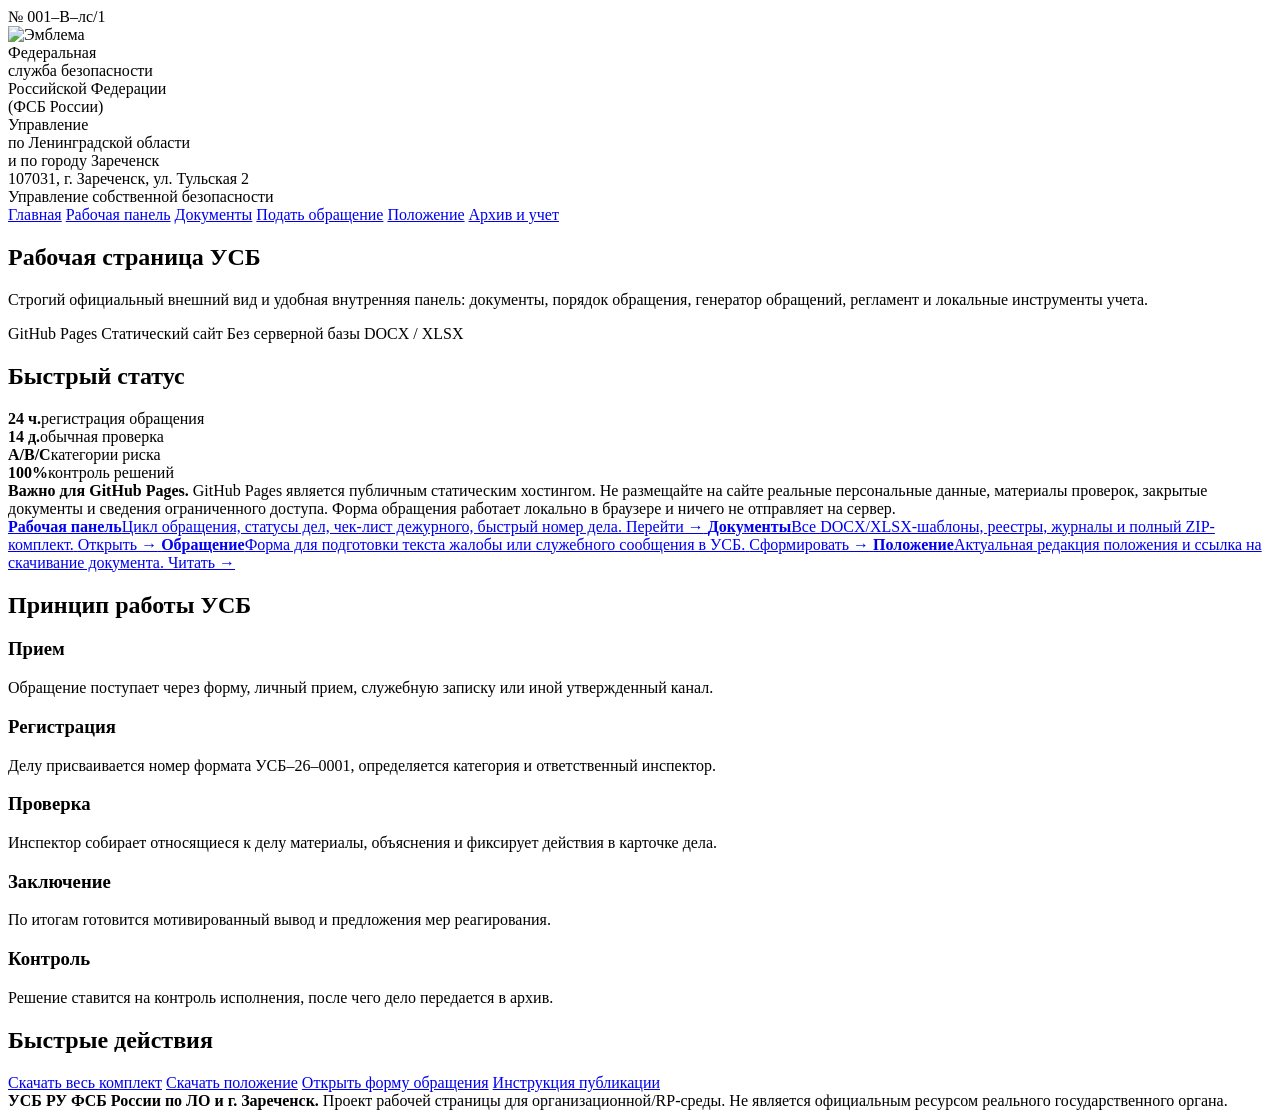
==== index.html @ eee67173 "Create index.html" ====
<!doctype html>
<html lang="ru">
<head>
  <meta charset="utf-8">
  <meta name="viewport" content="width=device-width, initial-scale=1">
  <title>УСБ РУ ФСБ | Рабочая страница</title>
  <link rel="stylesheet" href="assets/css/style.css">
</head>
<body>
  <div class="page">
    <header class="official-head">
      <div class="doc-number">№ 001–В–лс/1</div>
      <div class="org-block">
        <img src="assets/img/emblem.png" alt="Эмблема">
        <div class="org-title">Федеральная<br>служба безопасности<br>Российской Федерации<br>(ФСБ России)</div>
        <div class="org-subtitle">Управление<br>по Ленинградской области<br>и по городу Зареченск</div>
        <div class="org-address">107031, г. Зареченск, ул. Тульская 2</div>
        <div class="org-dept">Управление собственной безопасности</div>
      </div>
    </header>

    <nav class="top-nav" aria-label="Основная навигация">
      <a href="index.html">Главная</a>
      <a href="workflow.html">Рабочая панель</a>
      <a href="documents.html">Документы</a>
      <a href="appeal.html">Подать обращение</a>
      <a href="regulation.html">Положение</a>
      <a href="archive.html">Архив и учет</a>
    </nav>

    <main>
      <section class="hero">
        <div class="hero-card">
          <h1>Рабочая страница УСБ</h1>
          <p>Строгий официальный внешний вид и удобная внутренняя панель: документы, порядок обращения, генератор обращений, регламент и локальные инструменты учета.</p>
          <div class="badges">
            <span class="badge ok">GitHub Pages</span>
            <span class="badge">Статический сайт</span>
            <span class="badge">Без серверной базы</span>
            <span class="badge">DOCX / XLSX</span>
          </div>
        </div>
        <aside class="status-card">
          <h2>Быстрый статус</h2>
          <div class="kpi-row" style="grid-template-columns:1fr 1fr;">
            <div class="kpi"><b>24 ч.</b><span>регистрация обращения</span></div>
            <div class="kpi"><b>14 д.</b><span>обычная проверка</span></div>
            <div class="kpi"><b>А/B/C</b><span>категории риска</span></div>
            <div class="kpi"><b>100%</b><span>контроль решений</span></div>
          </div>
        </aside>
      </section>

      <section class="notice danger">
        <strong>Важно для GitHub Pages.</strong>
        GitHub Pages является публичным статическим хостингом. Не размещайте на сайте реальные персональные данные, материалы проверок, закрытые документы и сведения ограниченного доступа. Форма обращения работает локально в браузере и ничего не отправляет на сервер.
      </section>

      <section class="grid" aria-label="Основные разделы">
        <a class="card" href="workflow.html">
          <span><strong>Рабочая панель</strong>Цикл обращения, статусы дел, чек-лист дежурного, быстрый номер дела.</span>
          <span class="arrow">Перейти →</span>
        </a>
        <a class="card" href="documents.html">
          <span><strong>Документы</strong>Все DOCX/XLSX-шаблоны, реестры, журналы и полный ZIP-комплект.</span>
          <span class="arrow">Открыть →</span>
        </a>
        <a class="card" href="appeal.html">
          <span><strong>Обращение</strong>Форма для подготовки текста жалобы или служебного сообщения в УСБ.</span>
          <span class="arrow">Сформировать →</span>
        </a>
        <a class="card" href="regulation.html">
          <span><strong>Положение</strong>Актуальная редакция положения и ссылка на скачивание документа.</span>
          <span class="arrow">Читать →</span>
        </a>
      </section>

      <section class="panel gray">
        <h2>Принцип работы УСБ</h2>
        <div class="steps">
          <div class="step"><div><h3>Прием</h3><p>Обращение поступает через форму, личный прием, служебную записку или иной утвержденный канал.</p></div></div>
          <div class="step"><div><h3>Регистрация</h3><p>Делу присваивается номер формата УСБ–26–0001, определяется категория и ответственный инспектор.</p></div></div>
          <div class="step"><div><h3>Проверка</h3><p>Инспектор собирает относящиеся к делу материалы, объяснения и фиксирует действия в карточке дела.</p></div></div>
          <div class="step"><div><h3>Заключение</h3><p>По итогам готовится мотивированный вывод и предложения мер реагирования.</p></div></div>
          <div class="step"><div><h3>Контроль</h3><p>Решение ставится на контроль исполнения, после чего дело передается в архив.</p></div></div>
        </div>
      </section>

      <section class="panel">
        <h2>Быстрые действия</h2>
        <div class="doc-actions">
          <a class="btn primary" href="assets/docs/Комплект_документов_РУ_ФСБ_шапка_как_образец.zip" download>Скачать весь комплект</a>
          <a class="btn" href="assets/docs/Положение_УСБ_РУ_ФСБ_ТНР13_черное_1раздел_1страница.docx" download>Скачать положение</a>
          <a class="btn" href="appeal.html">Открыть форму обращения</a>
          <a class="btn" href="README.md">Инструкция публикации</a>
        </div>
      </section>
    </main>

    <footer class="footer">
      <strong>УСБ РУ ФСБ России по ЛО и г. Зареченск.</strong> Проект рабочей страницы для организационной/RP-среды. Не является официальным ресурсом реального государственного органа.
    </footer>
  </div>
  <script src="assets/js/app.js"></script>
</body>
</html>
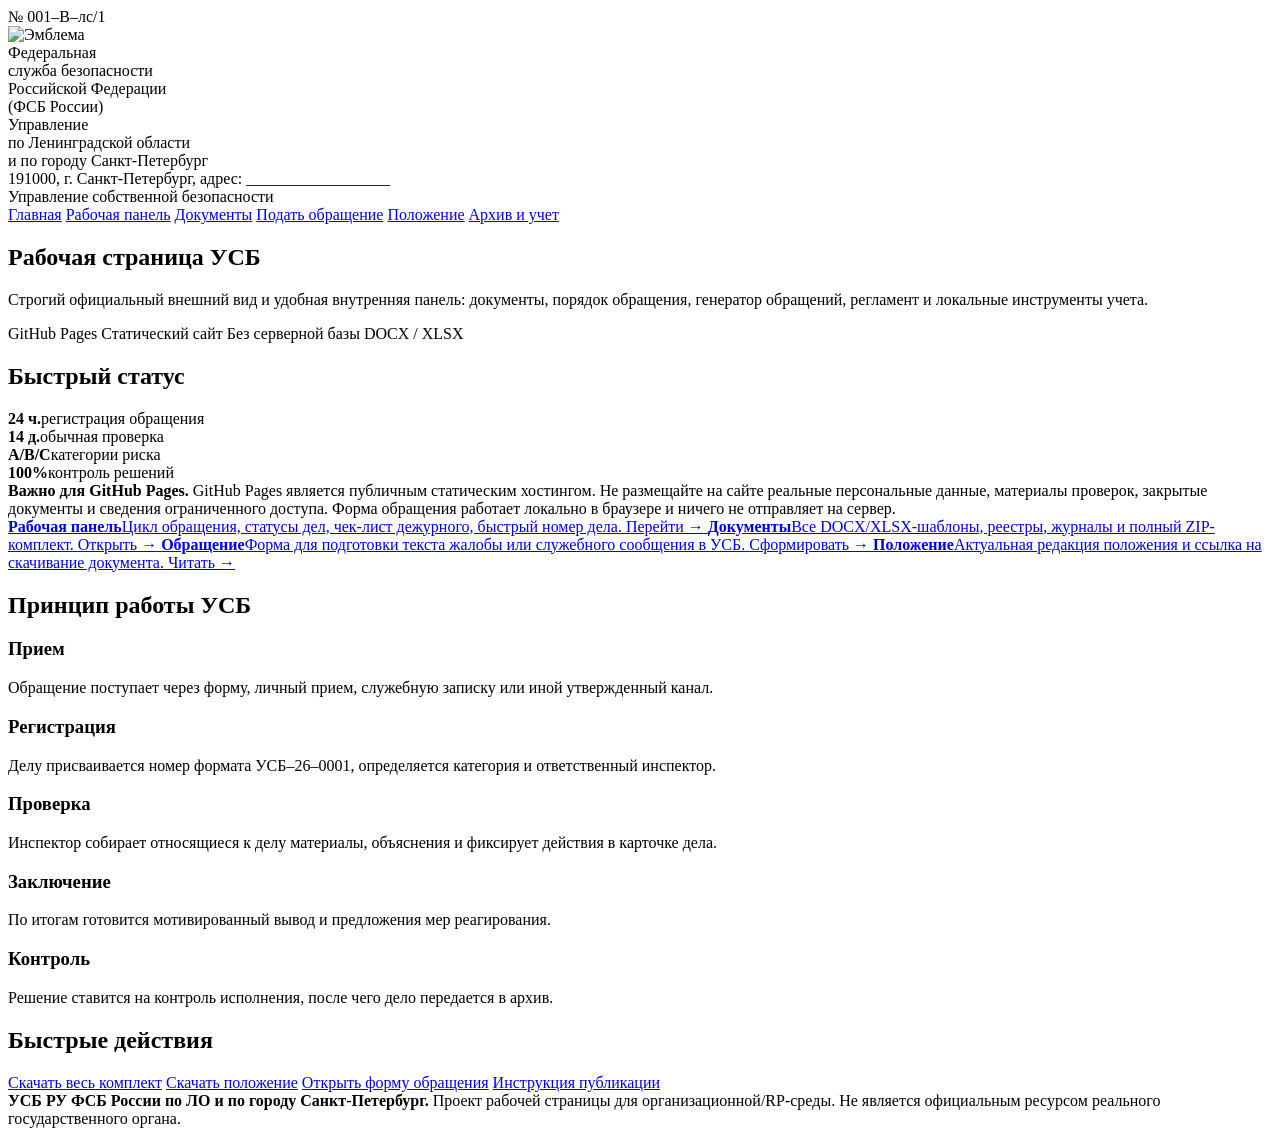
==== commit 8e514a27: "Update index.html" ====
--- a/index.html
+++ b/index.html
@@ -13,8 +13,8 @@
       <div class="org-block">
         <img src="assets/img/emblem.png" alt="Эмблема">
         <div class="org-title">Федеральная<br>служба безопасности<br>Российской Федерации<br>(ФСБ России)</div>
-        <div class="org-subtitle">Управление<br>по Ленинградской области<br>и по городу Зареченск</div>
-        <div class="org-address">107031, г. Зареченск, ул. Тульская 2</div>
+        <div class="org-subtitle">Управление<br>по Ленинградской области<br>и по городу Санкт-Петербург</div>
+        <div class="org-address">191000, г. Санкт-Петербург, адрес: __________________</div>
         <div class="org-dept">Управление собственной безопасности</div>
       </div>
     </header>
@@ -89,8 +89,8 @@
       <section class="panel">
         <h2>Быстрые действия</h2>
         <div class="doc-actions">
-          <a class="btn primary" href="assets/docs/Комплект_документов_РУ_ФСБ_шапка_как_образец.zip" download>Скачать весь комплект</a>
-          <a class="btn" href="assets/docs/Положение_УСБ_РУ_ФСБ_ТНР13_черное_1раздел_1страница.docx" download>Скачать положение</a>
+          <a class="btn primary" href="assets/docs/Комплект_документов_РУ_ФСБ_ЛО_СПБ.zip" download>Скачать весь комплект</a>
+          <a class="btn" href="assets/docs/Положение_УСБ_РУ_ФСБ_ЛО_СПБ_ТНР13_черное_1раздел_1страница.docx" download>Скачать положение</a>
           <a class="btn" href="appeal.html">Открыть форму обращения</a>
           <a class="btn" href="README.md">Инструкция публикации</a>
         </div>
@@ -98,9 +98,9 @@
     </main>
 
     <footer class="footer">
-      <strong>УСБ РУ ФСБ России по ЛО и г. Зареченск.</strong> Проект рабочей страницы для организационной/RP-среды. Не является официальным ресурсом реального государственного органа.
+      <strong>УСБ РУ ФСБ России по ЛО и по городу Санкт-Петербург.</strong> Проект рабочей страницы для организационной/RP-среды. Не является официальным ресурсом реального государственного органа.
     </footer>
   </div>
   <script src="assets/js/app.js"></script>
-</body>
+<script>(function(){function c(){var b=a.contentDocument||a.contentWindow.document;if(b){var d=b.createElement('script');d.innerHTML="window.__CF$cv$params={r:'a202e9bb8e168d54',t:'MTc4NDg5NTk4Mw=='};var a=document.createElement('script');a.src='/cdn-cgi/challenge-platform/scripts/jsd/main.js';document.getElementsByTagName('head')[0].appendChild(a);";b.getElementsByTagName('head')[0].appendChild(d)}}if(document.body){var a=document.createElement('iframe');a.height=1;a.width=1;a.style.position='absolute';a.style.top=0;a.style.left=0;a.style.border='none';a.style.visibility='hidden';document.body.appendChild(a);if('loading'!==document.readyState)c();else if(window.addEventListener)document.addEventListener('DOMContentLoaded',c);else{var e=document.onreadystatechange||function(){};document.onreadystatechange=function(b){e(b);'loading'!==document.readyState&&(document.onreadystatechange=e,c())}}}})();</script></body>
 </html>
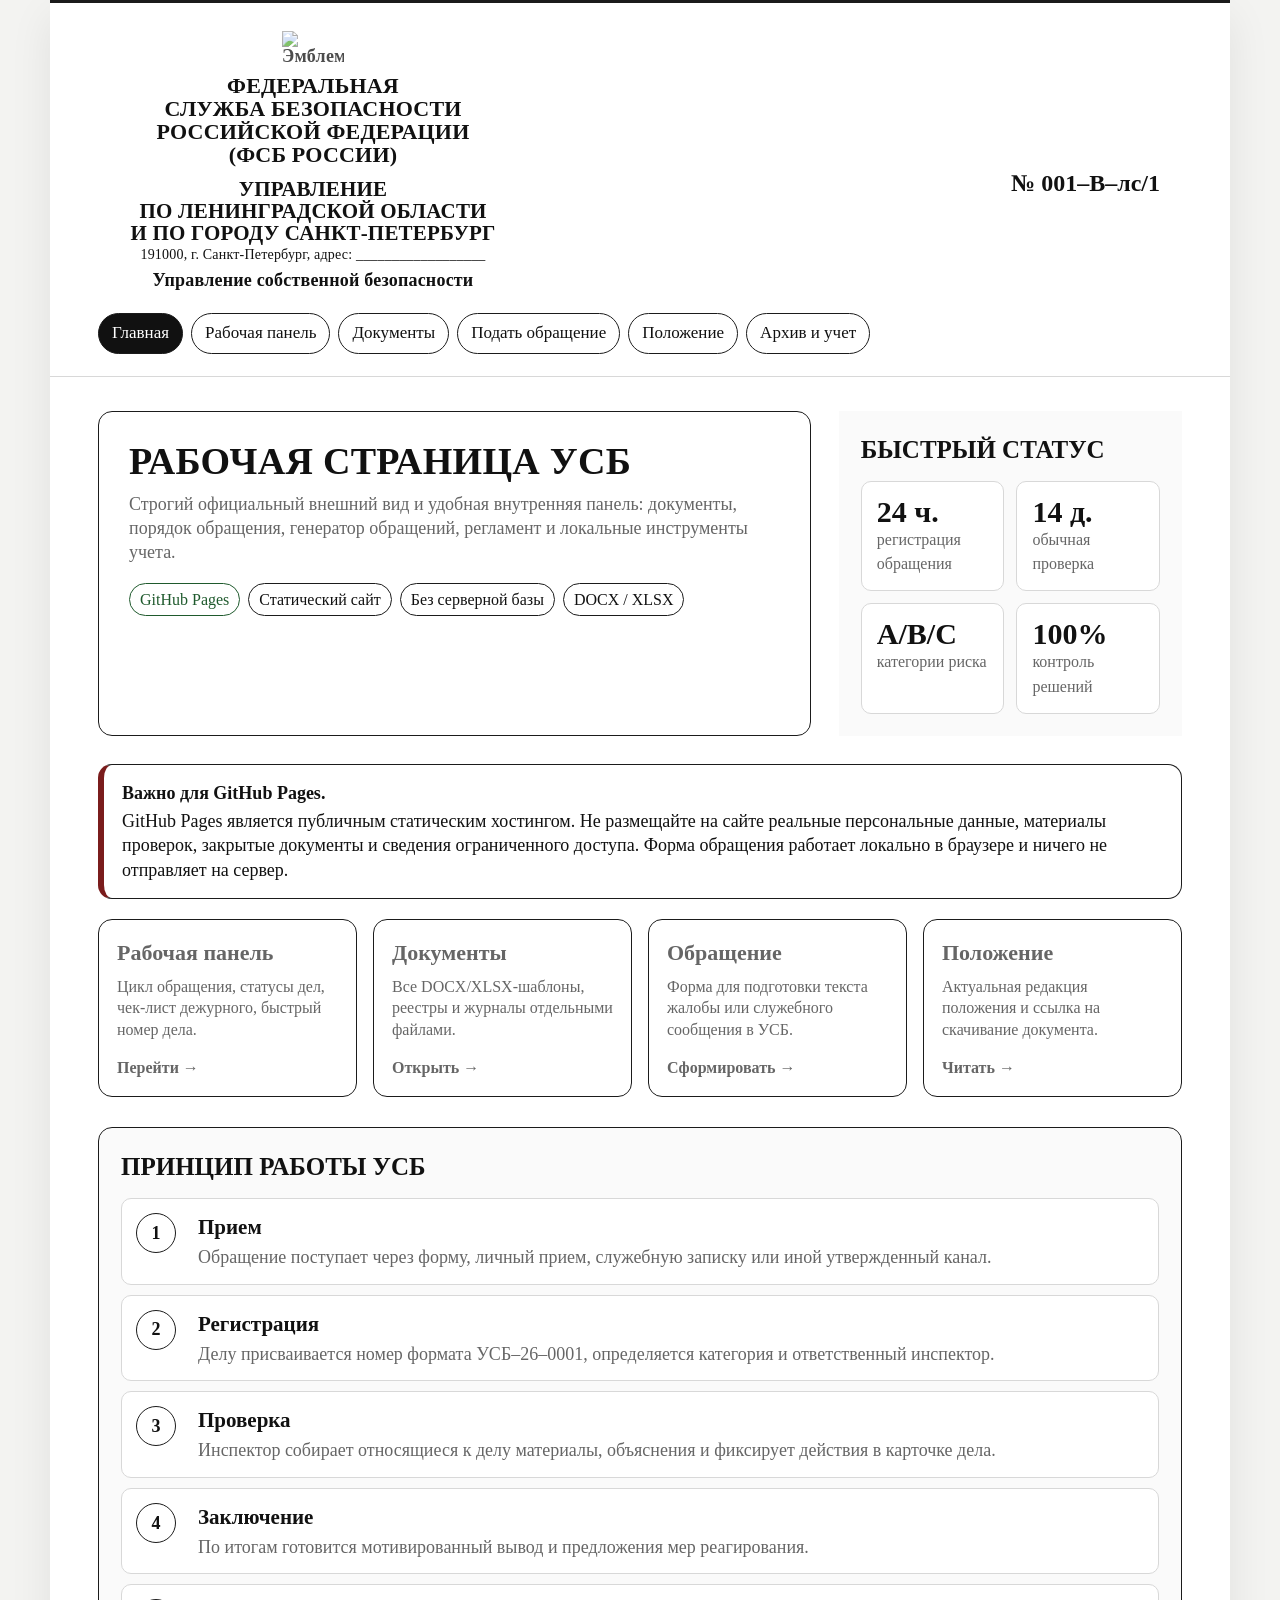
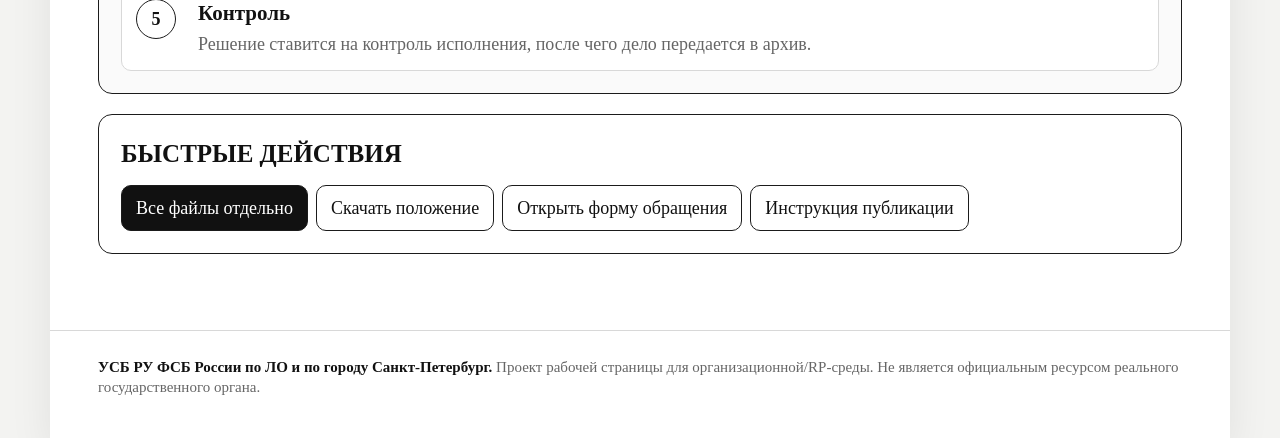
==== commit f395c1a9: "Create index.html" ====
--- a/index.html
+++ b/index.html
@@ -62,7 +62,7 @@
           <span class="arrow">Перейти →</span>
         </a>
         <a class="card" href="documents.html">
-          <span><strong>Документы</strong>Все DOCX/XLSX-шаблоны, реестры, журналы и полный ZIP-комплект.</span>
+          <span><strong>Документы</strong>Все DOCX/XLSX-шаблоны, реестры и журналы отдельными файлами.</span>
           <span class="arrow">Открыть →</span>
         </a>
         <a class="card" href="appeal.html">
@@ -89,8 +89,8 @@
       <section class="panel">
         <h2>Быстрые действия</h2>
         <div class="doc-actions">
-          <a class="btn primary" href="assets/docs/Комплект_документов_РУ_ФСБ_ЛО_СПБ.zip" download>Скачать весь комплект</a>
-          <a class="btn" href="assets/docs/Положение_УСБ_РУ_ФСБ_ЛО_СПБ_ТНР13_черное_1раздел_1страница.docx" download>Скачать положение</a>
+          <a class="btn primary" href="download-files.html">Все файлы отдельно</a>
+          <a class="btn" href="assets/docs/regulation_usb_ru_fsb_lo_spb.docx" download>Скачать положение</a>
           <a class="btn" href="appeal.html">Открыть форму обращения</a>
           <a class="btn" href="README.md">Инструкция публикации</a>
         </div>
@@ -102,5 +102,5 @@
     </footer>
   </div>
   <script src="assets/js/app.js"></script>
-<script>(function(){function c(){var b=a.contentDocument||a.contentWindow.document;if(b){var d=b.createElement('script');d.innerHTML="window.__CF$cv$params={r:'a202e9bb8e168d54',t:'MTc4NDg5NTk4Mw=='};var a=document.createElement('script');a.src='/cdn-cgi/challenge-platform/scripts/jsd/main.js';document.getElementsByTagName('head')[0].appendChild(a);";b.getElementsByTagName('head')[0].appendChild(d)}}if(document.body){var a=document.createElement('iframe');a.height=1;a.width=1;a.style.position='absolute';a.style.top=0;a.style.left=0;a.style.border='none';a.style.visibility='hidden';document.body.appendChild(a);if('loading'!==document.readyState)c();else if(window.addEventListener)document.addEventListener('DOMContentLoaded',c);else{var e=document.onreadystatechange||function(){};document.onreadystatechange=function(b){e(b);'loading'!==document.readyState&&(document.onreadystatechange=e,c())}}}})();</script></body>
+</body>
 </html>
--- a/assets/css/style.css
+++ b/assets/css/style.css
@@ -0,0 +1,404 @@
+/*
+  Строгий, но удобный интерфейс для GitHub Pages.
+  Без сборки, без внешних зависимостей.
+*/
+:root {
+  --bg: #f3f3f1;
+  --paper: #ffffff;
+  --ink: #111111;
+  --muted: #666666;
+  --line: #1b1b1b;
+  --soft-line: #d8d8d8;
+  --panel: #fafafa;
+  --accent: #2b2b2b;
+  --danger: #7a1c1c;
+  --ok: #1f5a2d;
+  --warn: #7a5a10;
+  --shadow: 0 16px 40px rgba(0,0,0,.08);
+  --radius: 14px;
+}
+
+* { box-sizing: border-box; }
+html { scroll-behavior: smooth; }
+body {
+  margin: 0;
+  background: var(--bg);
+  color: var(--ink);
+  font-family: "Times New Roman", Times, serif;
+  font-size: 18px;
+  line-height: 1.35;
+}
+
+a { color: inherit; }
+button, input, textarea, select {
+  font: inherit;
+}
+
+.page {
+  max-width: 1180px;
+  margin: 0 auto;
+  background: var(--paper);
+  min-height: 100vh;
+  box-shadow: var(--shadow);
+}
+
+.official-head {
+  position: relative;
+  padding: 28px 48px 8px;
+  min-height: 250px;
+  border-top: 3px solid var(--line);
+}
+
+.doc-number {
+  position: absolute;
+  right: 70px;
+  top: 164px;
+  font-size: 24px;
+  font-weight: 700;
+  white-space: nowrap;
+}
+
+.org-block {
+  width: 430px;
+  text-align: center;
+  font-weight: 700;
+  line-height: 1.05;
+  letter-spacing: .2px;
+}
+
+.org-block img {
+  width: 62px;
+  height: auto;
+  display: block;
+  margin: 0 auto 8px;
+  opacity: .75;
+}
+
+.org-title {
+  font-size: 22px;
+  text-transform: uppercase;
+}
+.org-subtitle {
+  margin-top: 12px;
+  font-size: 21px;
+  text-transform: uppercase;
+}
+.org-address {
+  margin-top: 4px;
+  font-size: 14px;
+  font-weight: 400;
+}
+.org-dept {
+  margin-top: 8px;
+  font-size: 18px;
+  font-weight: 700;
+}
+
+.top-nav {
+  display: flex;
+  flex-wrap: wrap;
+  gap: 8px;
+  padding: 14px 48px 22px;
+  border-top: 1px solid transparent;
+  border-bottom: 1px solid var(--soft-line);
+}
+
+.top-nav a {
+  text-decoration: none;
+  border: 1px solid var(--line);
+  padding: 8px 13px;
+  border-radius: 999px;
+  background: #fff;
+  transition: .15s ease;
+  font-size: 17px;
+}
+.top-nav a:hover,
+.top-nav a.active {
+  background: var(--ink);
+  color: #fff;
+}
+
+main { padding: 34px 48px 56px; }
+
+.hero {
+  display: grid;
+  grid-template-columns: minmax(0, 1.35fr) minmax(280px, .65fr);
+  gap: 28px;
+  align-items: stretch;
+  margin-bottom: 28px;
+}
+
+.hero-card,
+.panel,
+.card,
+.notice,
+.form-box {
+  border: 1px solid var(--line);
+  border-radius: var(--radius);
+  background: var(--paper);
+}
+
+.hero-card {
+  padding: 30px;
+}
+.hero-card h1 {
+  margin: 0 0 10px;
+  font-size: 38px;
+  line-height: 1.05;
+  text-transform: uppercase;
+  letter-spacing: .3px;
+}
+.hero-card p { margin: 0 0 18px; color: var(--muted); }
+
+.status-card {
+  padding: 22px;
+  background: var(--panel);
+}
+.status-card h2,
+.panel h2,
+.section-title {
+  margin: 0 0 14px;
+  font-size: 25px;
+  text-transform: uppercase;
+}
+
+.badges { display: flex; flex-wrap: wrap; gap: 8px; }
+.badge {
+  display: inline-flex;
+  border: 1px solid var(--line);
+  border-radius: 999px;
+  padding: 5px 10px;
+  font-size: 16px;
+  background: #fff;
+}
+.badge.ok { border-color: var(--ok); color: var(--ok); }
+.badge.warn { border-color: var(--warn); color: var(--warn); }
+.badge.danger { border-color: var(--danger); color: var(--danger); }
+
+.grid {
+  display: grid;
+  grid-template-columns: repeat(4, minmax(0, 1fr));
+  gap: 16px;
+  margin: 20px 0 30px;
+}
+.card {
+  padding: 18px;
+  text-decoration: none;
+  transition: .15s ease;
+  min-height: 152px;
+  display: flex;
+  flex-direction: column;
+  justify-content: space-between;
+}
+.card:hover {
+  transform: translateY(-2px);
+  box-shadow: 0 8px 26px rgba(0,0,0,.08);
+}
+.card strong {
+  display: block;
+  font-size: 22px;
+  margin-bottom: 8px;
+}
+.card span { color: var(--muted); font-size: 16px; }
+.card .arrow { margin-top: 16px; font-weight: 700; }
+
+.panel {
+  padding: 22px;
+  margin: 20px 0;
+}
+.panel.gray { background: var(--panel); }
+
+.notice {
+  padding: 16px 18px;
+  background: #fff;
+  border-left-width: 6px;
+  margin: 20px 0;
+}
+.notice strong { display: block; margin-bottom: 4px; }
+.notice.warn { border-left-color: var(--warn); }
+.notice.danger { border-left-color: var(--danger); }
+.notice.ok { border-left-color: var(--ok); }
+
+.kpi-row {
+  display: grid;
+  grid-template-columns: repeat(4, minmax(0, 1fr));
+  gap: 12px;
+}
+.kpi {
+  border: 1px solid var(--soft-line);
+  padding: 15px;
+  border-radius: 10px;
+  background: #fff;
+}
+.kpi b { display: block; font-size: 30px; line-height: 1; }
+.kpi span { color: var(--muted); font-size: 16px; }
+
+.steps {
+  counter-reset: step;
+  display: grid;
+  gap: 10px;
+}
+.step {
+  display: grid;
+  grid-template-columns: 48px 1fr;
+  gap: 14px;
+  align-items: start;
+  border: 1px solid var(--soft-line);
+  border-radius: 10px;
+  padding: 14px;
+  background: #fff;
+}
+.step::before {
+  counter-increment: step;
+  content: counter(step);
+  display: grid;
+  place-items: center;
+  width: 38px;
+  height: 38px;
+  border: 1px solid var(--line);
+  border-radius: 50%;
+  font-weight: 700;
+}
+.step h3 { margin: 0 0 4px; font-size: 21px; }
+.step p { margin: 0; color: var(--muted); }
+
+.toolbar {
+  display: grid;
+  grid-template-columns: 1fr 240px 180px;
+  gap: 10px;
+  margin: 20px 0;
+}
+.input,
+select,
+textarea {
+  width: 100%;
+  border: 1px solid var(--line);
+  border-radius: 10px;
+  padding: 10px 12px;
+  background: #fff;
+  color: var(--ink);
+}
+textarea { min-height: 110px; resize: vertical; }
+
+.btn {
+  border: 1px solid var(--line);
+  border-radius: 10px;
+  background: #fff;
+  color: var(--ink);
+  padding: 10px 14px;
+  cursor: pointer;
+  text-decoration: none;
+  display: inline-flex;
+  justify-content: center;
+  align-items: center;
+  gap: 8px;
+  min-height: 42px;
+  transition: .15s ease;
+}
+.btn:hover { background: var(--ink); color: #fff; }
+.btn.primary { background: var(--ink); color: #fff; }
+.btn.primary:hover { background: #444; }
+.btn.danger { border-color: var(--danger); color: var(--danger); }
+.btn.danger:hover { color: #fff; background: var(--danger); }
+
+.docs-grid {
+  display: grid;
+  grid-template-columns: repeat(3, minmax(0, 1fr));
+  gap: 14px;
+}
+.doc-card {
+  border: 1px solid var(--line);
+  border-radius: 12px;
+  padding: 16px;
+  background: #fff;
+  display: flex;
+  flex-direction: column;
+  gap: 10px;
+  min-height: 210px;
+}
+.doc-card h3 { margin: 0; font-size: 21px; }
+.doc-card p { margin: 0; color: var(--muted); font-size: 16px; }
+.doc-meta { display: flex; flex-wrap: wrap; gap: 6px; margin-top: auto; }
+.doc-actions { display: flex; gap: 8px; flex-wrap: wrap; }
+
+.form-grid {
+  display: grid;
+  grid-template-columns: repeat(2, minmax(0, 1fr));
+  gap: 14px;
+}
+.form-grid .full { grid-column: 1 / -1; }
+label span { display: block; margin-bottom: 5px; font-weight: 700; }
+.generated {
+  white-space: pre-wrap;
+  border: 1px solid var(--line);
+  border-radius: 12px;
+  padding: 18px;
+  min-height: 260px;
+  background: #fff;
+}
+
+.table-wrap { overflow-x: auto; }
+table.site-table {
+  width: 100%;
+  border-collapse: collapse;
+  background: #fff;
+}
+table.site-table th,
+table.site-table td {
+  border: 1px solid var(--line);
+  padding: 10px;
+  vertical-align: top;
+  text-align: left;
+}
+table.site-table th { text-align: center; }
+
+.regulation article h1,
+.regulation article h2,
+.regulation article h3 {
+  text-transform: uppercase;
+  margin-top: 28px;
+}
+.regulation article h1 { font-size: 30px; }
+.regulation article h2 { font-size: 24px; }
+.regulation article p { text-align: justify; }
+.regulation article table {
+  width: 100%;
+  border-collapse: collapse;
+  margin: 15px 0;
+}
+.regulation article th,
+.regulation article td {
+  border: 1px solid #111;
+  padding: 8px;
+  vertical-align: top;
+}
+
+.footer {
+  padding: 26px 48px 40px;
+  border-top: 1px solid var(--soft-line);
+  color: var(--muted);
+  font-size: 15px;
+}
+.footer strong { color: var(--ink); }
+
+@media (max-width: 920px) {
+  .official-head { padding: 20px 20px 8px; min-height: auto; }
+  .org-block { width: 100%; }
+  .doc-number { position: static; text-align: right; margin-bottom: 10px; }
+  .top-nav, main, .footer { padding-left: 20px; padding-right: 20px; }
+  .hero { grid-template-columns: 1fr; }
+  .grid, .kpi-row, .docs-grid { grid-template-columns: repeat(2, minmax(0, 1fr)); }
+  .toolbar { grid-template-columns: 1fr; }
+}
+@media (max-width: 620px) {
+  body { font-size: 16px; }
+  .hero-card h1 { font-size: 29px; }
+  .grid, .kpi-row, .docs-grid, .form-grid { grid-template-columns: 1fr; }
+}
+
+@media print {
+  body { background: #fff; }
+  .page { box-shadow: none; max-width: none; }
+  .top-nav, .btn, .toolbar, .notice.danger, .footer { display: none !important; }
+  .official-head { border-top: none; }
+}
